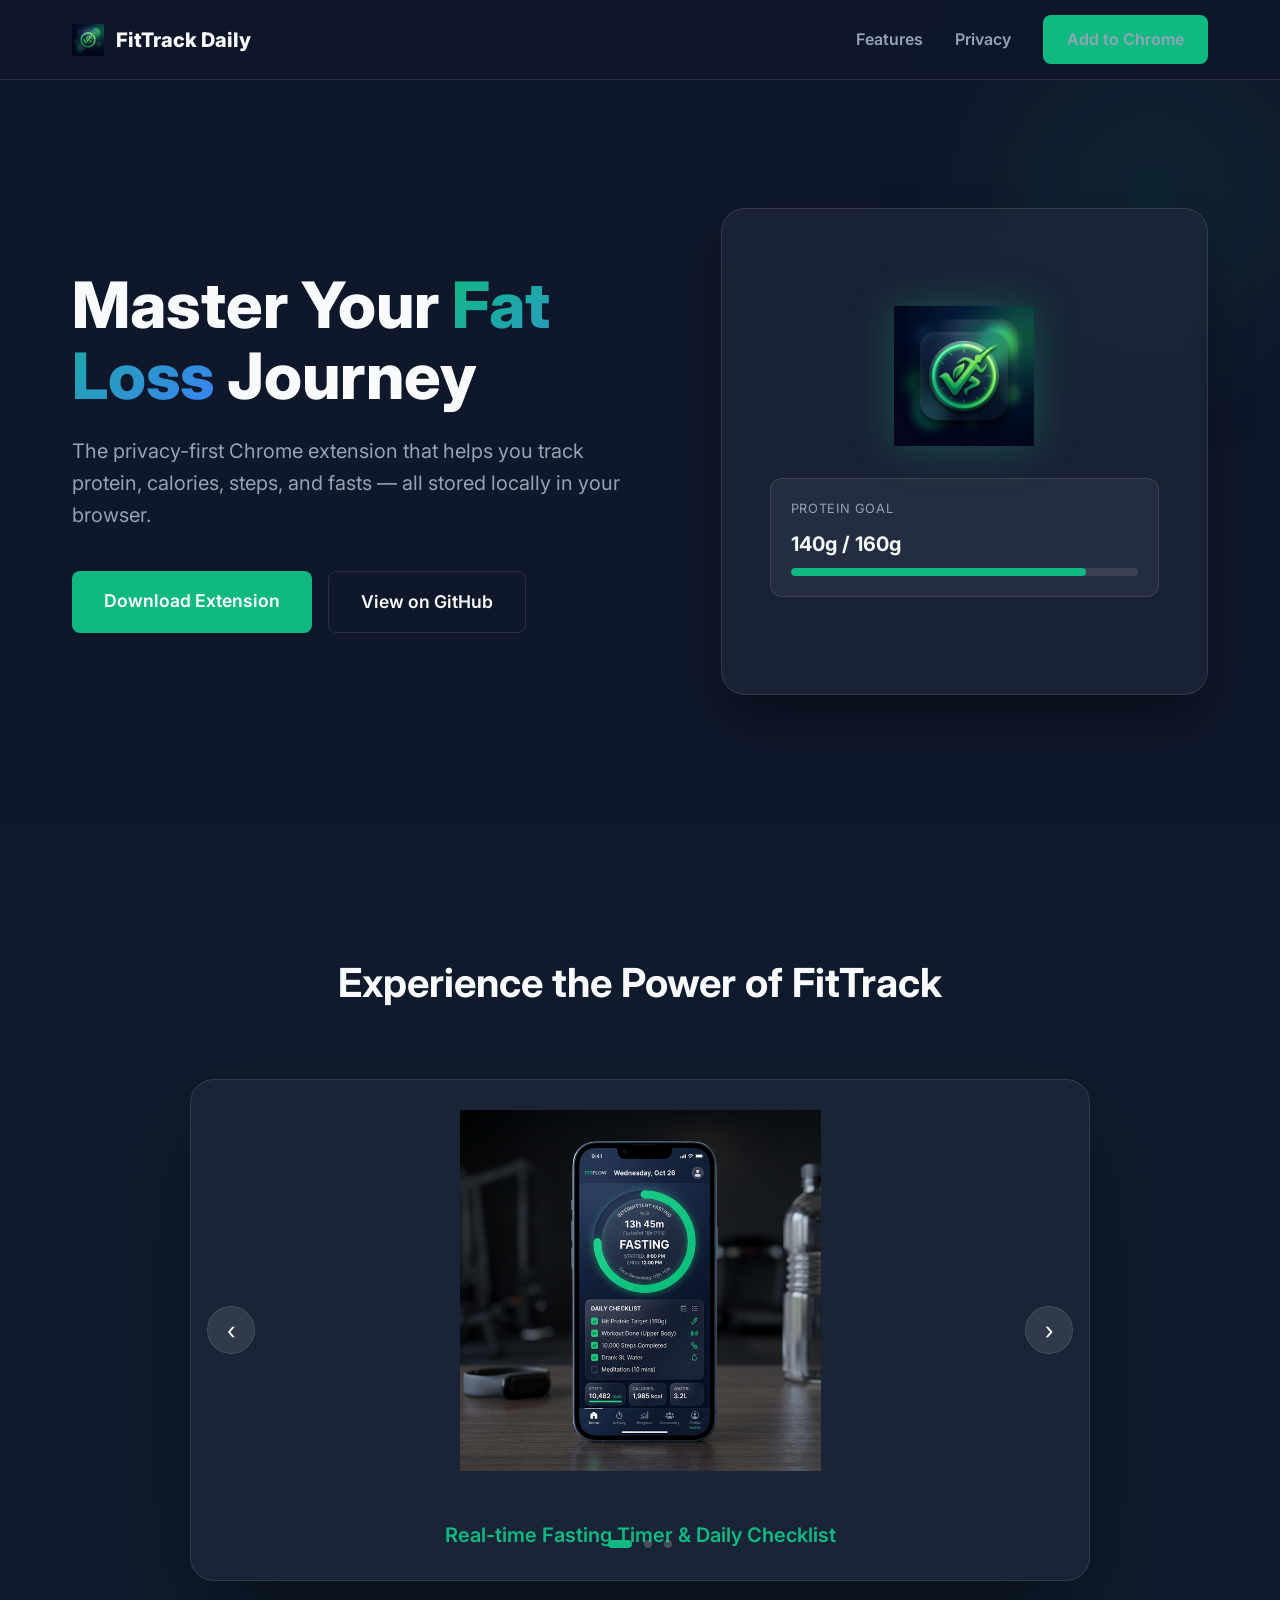
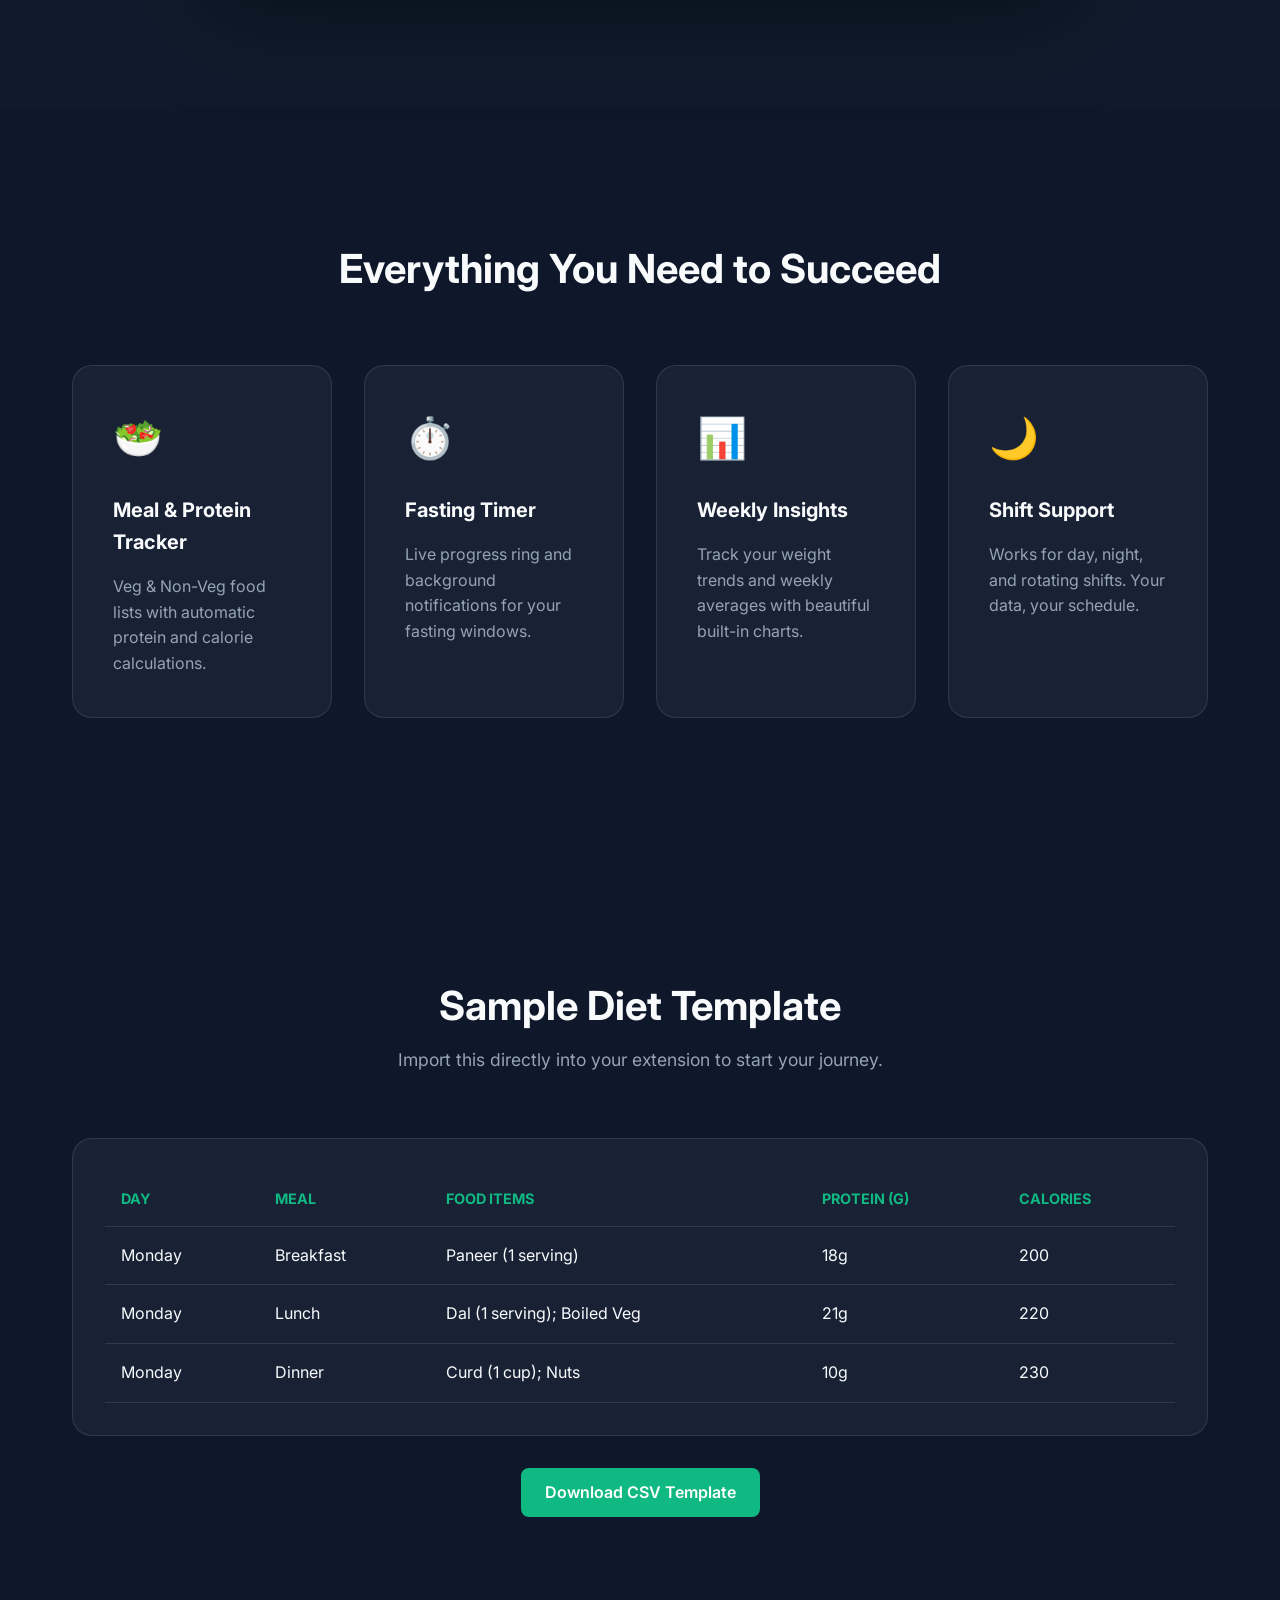
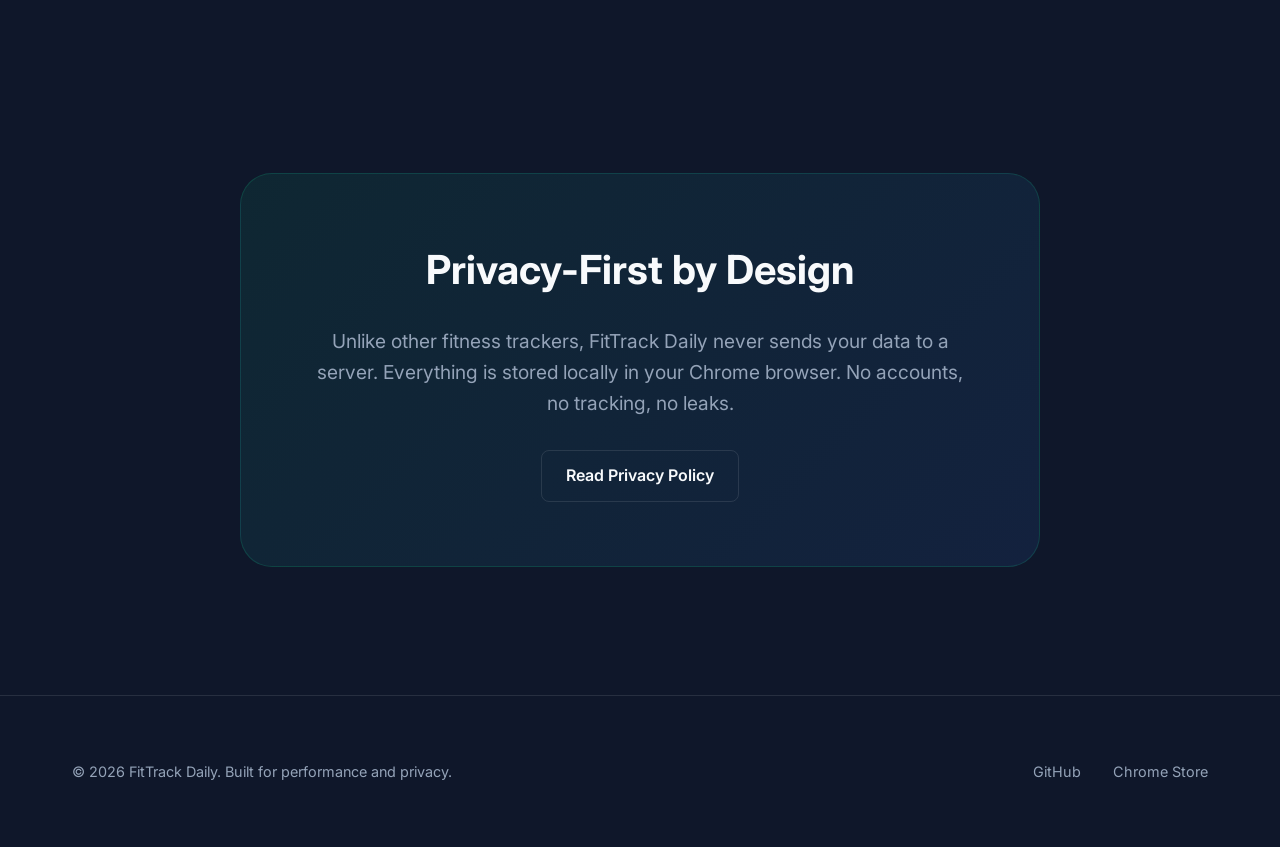
==== index.html @ 49e664e8 "chore: move website to root for GitHub Pages hosting" ====
<!DOCTYPE html>
<html lang="en">

<head>
    <meta charset="UTF-8">
    <meta name="viewport" content="width=device-width, initial-scale=1.0">
    <title>FitTrack Daily — Privacy-First Fat Loss Tracker</title>
    <meta name="description"
        content="A privacy-first Chrome Extension for daily fat-loss tracking. Track protein, calories, steps, sleep, mood, and fasting progress 100% locally.">
    <link rel="stylesheet" href="website-style.css">
    <link rel="preconnect" href="https://fonts.googleapis.com">
    <link rel="preconnect" href="https://fonts.gstatic.com" crossorigin>
    <link href="https://fonts.googleapis.com/css2?family=Inter:wght@400;600;800&display=swap" rel="stylesheet">
</head>

<body>
    <nav>
        <div class="container nav-content">
            <div class="logo">
                <img src="../icons/icon48.png" alt="FitTrack Daily Logo">
                <span>FitTrack Daily</span>
            </div>
            <div class="nav-links">
                <a href="#features">Features</a>
                <a href="#privacy">Privacy</a>
                <a href="https://chrome.google.com/webstore" class="btn btn-primary">Add to Chrome</a>
            </div>
        </div>
    </nav>

    <header class="hero">
        <div class="container hero-content">
            <div class="hero-text">
                <h1>Master Your <span class="gradient-text">Fat Loss</span> Journey</h1>
                <p>The privacy-first Chrome extension that helps you track protein, calories, steps, and fasts — all
                    stored locally in your browser.</p>
                <div class="hero-cta">
                    <a href="https://chrome.google.com/webstore" class="btn btn-large btn-primary">Download
                        Extension</a>
                    <a href="https://github.com" class="btn btn-large btn-outline">View on GitHub</a>
                </div>
            </div>
            <div class="hero-image">
                <div class="image-mockup">
                    <img src="../icons/icon128.png" alt="Extension Icon" class="main-icon">
                    <div class="glass-card">
                        <div class="stat">
                            <span class="label">Protein Goal</span>
                            <span class="value">140g / 160g</span>
                            <div class="progress-bar">
                                <div class="progress" style="width: 85%"></div>
                            </div>
                        </div>
                    </div>
                </div>
            </div>
        </div>
    </header>

    <section class="app-showcase">
        <div class="container">
            <h2 class="section-title">Experience the Power of FitTrack</h2>
            <div class="carousel-container">
                <div class="carousel" id="appCarousel">
                    <div class="slide active">
                        <img src="assets/dashboard.png" alt="Dashboard Mockup">
                        <div class="slide-caption">Real-time Fasting Timer & Daily Checklist</div>
                    </div>
                    <div class="slide">
                        <img src="assets/meals.png" alt="Meal Tracker Mockup">
                        <div class="slide-caption">Intuitive Meal & Protein Tracking</div>
                    </div>
                    <div class="slide">
                        <img src="assets/insights.png" alt="Insights Mockup">
                        <div class="slide-caption">Beautiful Weight Trend Visualizations</div>
                    </div>
                </div>
                <div class="carousel-nav">
                    <button class="carousel-btn prev" id="prevSlide">&lsaquo;</button>
                    <button class="carousel-btn next" id="nextSlide">&rsaquo;</button>
                </div>
                <div class="carousel-dots" id="carouselDots"></div>
            </div>
        </div>
    </section>

    <section id="features" class="features">
        <div class="container">
            <h2 class="section-title">Everything You Need to Succeed</h2>
            <div class="features-grid">
                <div class="feature-card">
                    <div class="feature-icon">🥗</div>
                    <h3>Meal & Protein Tracker</h3>
                    <p>Veg & Non-Veg food lists with automatic protein and calorie calculations.</p>
                </div>
                <div class="feature-card">
                    <div class="feature-icon">⏱️</div>
                    <h3>Fasting Timer</h3>
                    <p>Live progress ring and background notifications for your fasting windows.</p>
                </div>
                <div class="feature-card">
                    <div class="feature-icon">📊</div>
                    <h3>Weekly Insights</h3>
                    <p>Track your weight trends and weekly averages with beautiful built-in charts.</p>
                </div>
                <div class="feature-card">
                    <div class="feature-icon">🌙</div>
                    <h3>Shift Support</h3>
                    <p>Works for day, night, and rotating shifts. Your data, your schedule.</p>
                </div>
            </div>
        </div>
    </section>

    <section id="diet-template" class="diet-template-section">
        <div class="container">
            <h2 class="section-title">Sample Diet Template</h2>
            <p class="section-subtitle">Import this directly into your extension to start your journey.</p>
            <div class="template-container">
                <div class="table-card">
                    <table>
                        <thead>
                            <tr>
                                <th>Day</th>
                                <th>Meal</th>
                                <th>Food Items</th>
                                <th>Protein (g)</th>
                                <th>Calories</th>
                            </tr>
                        </thead>
                        <tbody>
                            <tr>
                                <td>Monday</td>
                                <td>Breakfast</td>
                                <td>Paneer (1 serving)</td>
                                <td>18g</td>
                                <td>200</td>
                            </tr>
                            <tr>
                                <td>Monday</td>
                                <td>Lunch</td>
                                <td>Dal (1 serving); Boiled Veg</td>
                                <td>21g</td>
                                <td>220</td>
                            </tr>
                            <tr>
                                <td>Monday</td>
                                <td>Dinner</td>
                                <td>Curd (1 cup); Nuts</td>
                                <td>10g</td>
                                <td>230</td>
                            </tr>
                        </tbody>
                    </table>
                </div>
                <div class="template-cta">
                    <a href="assets/diet_template.csv" download class="btn btn-primary">Download CSV Template</a>
                </div>
            </div>
        </div>
    </section>

    <section id="privacy" class="privacy-highlight">
        <div class="container">
            <div class="privacy-card">
                <h2>Privacy-First by Design</h2>
                <p>Unlike other fitness trackers, FitTrack Daily never sends your data to a server. Everything is stored
                    locally in your Chrome browser. No accounts, no tracking, no leaks.</p>
                <a href="../privacy_policy.html" class="btn btn-outline">Read Privacy Policy</a>
            </div>
        </div>
    </section>

    <footer>
        <div class="container footer-content">
            <p>&copy; 2026 FitTrack Daily. Built for performance and privacy.</p>
            <div class="footer-links">
                <a href="https://github.com">GitHub</a>
                <a href="https://chrome.google.com/webstore">Chrome Store</a>
            </div>
        </div>
    </footer>

    <script>
        // Simple Carousel Logic
        const slides = document.querySelectorAll('.slide');
        const dotsContainer = document.getElementById('carouselDots');
        const prevBtn = document.getElementById('prevSlide');
        const nextBtn = document.getElementById('nextSlide');
        let currentSlide = 0;

        // Create dots
        slides.forEach((_, i) => {
            const dot = document.createElement('div');
            dot.classList.add('dot');
            if (i === 0) dot.classList.add('active');
            dot.addEventListener('click', () => goToSlide(i));
            dotsContainer.appendChild(dot);
        });

        const dots = document.querySelectorAll('.dot');

        function updateCarousel() {
            slides.forEach((slide, i) => {
                slide.classList.toggle('active', i === currentSlide);
                dots[i].classList.toggle('active', i === currentSlide);
            });
        }

        function goToSlide(n) {
            currentSlide = (n + slides.length) % slides.length;
            updateCarousel();
        }

        prevBtn.addEventListener('click', () => goToSlide(currentSlide - 1));
        nextBtn.addEventListener('click', () => goToSlide(currentSlide + 1));

        // Auto play
        setInterval(() => goToSlide(currentSlide + 1), 5000);
    </script>
</body>

</html>
---- website-style.css ----
:root {
    --primary: #10b981;
    --primary-dark: #059669;
    --bg: #0f172a;
    --text: #f8fafc;
    --text-muted: #94a3b8;
    --glass: rgba(30, 41, 59, 0.7);
    --border: rgba(255, 255, 255, 0.1);
}

* {
    margin: 0;
    padding: 0;
    box-sizing: border-box;
    font-family: 'Inter', sans-serif;
}

html {
    scroll-behavior: smooth;
}

body {
    background-color: var(--bg);
    color: var(--text);
    line-height: 1.6;
    overflow-x: hidden;
}

.container {
    max-width: 1200px;
    margin: 0 auto;
    padding: 0 2rem;
}

/* Nav */
nav {
    height: 80px;
    display: flex;
    align-items: center;
    border-bottom: 1px solid var(--border);
    position: sticky;
    top: 0;
    background: rgba(15, 23, 42, 0.8);
    backdrop-filter: blur(12px);
    z-index: 100;
}

.nav-content {
    display: flex;
    justify-content: space-between;
    align-items: center;
    width: 100%;
}

.logo {
    display: flex;
    align-items: center;
    gap: 0.75rem;
    font-weight: 800;
    font-size: 1.25rem;
}

.logo img {
    height: 32px;
    width: 32px;
}

.nav-links {
    display: flex;
    align-items: center;
    gap: 2rem;
}

.nav-links a {
    text-decoration: none;
    color: var(--text-muted);
    font-weight: 600;
    transition: color 0.3s;
}

.nav-links a:hover {
    color: var(--text);
}

/* Hero */
.hero {
    padding: 8rem 0;
    position: relative;
}

.hero::before {
    content: '';
    position: absolute;
    top: -10%;
    right: -10%;
    width: 40%;
    height: 50%;
    background: radial-gradient(circle, rgba(16, 185, 129, 0.1) 0%, transparent 70%);
    filter: blur(60px);
    z-index: -1;
}

.hero-content {
    display: grid;
    grid-template-columns: 1.2fr 1fr;
    gap: 4rem;
    align-items: center;
}

h1 {
    font-size: 4rem;
    line-height: 1.1;
    font-weight: 800;
    margin-bottom: 1.5rem;
}

.gradient-text {
    background: linear-gradient(135deg, #10b981 0%, #3b82f6 100%);
    -webkit-background-clip: text;
    background-clip: text;
    -webkit-text-fill-color: transparent;
}

.hero-text p {
    font-size: 1.25rem;
    color: var(--text-muted);
    margin-bottom: 2.5rem;
    max-width: 600px;
}

.hero-cta {
    display: flex;
    gap: 1rem;
}

/* Buttons */
.btn {
    padding: 0.75rem 1.5rem;
    border-radius: 8px;
    text-decoration: none;
    font-weight: 600;
    transition: all 0.3s ease;
    display: inline-block;
}

.btn-large {
    padding: 1rem 2rem;
    font-size: 1.1rem;
}

.btn-primary {
    background: var(--primary);
    color: #fff;
}

.btn-primary:hover {
    background: var(--primary-dark);
    transform: translateY(-2px);
    box-shadow: 0 10px 20px -10px rgba(16, 185, 129, 0.5);
}

.btn-outline {
    border: 1px solid var(--border);
    color: var(--text);
}

.btn-outline:hover {
    background: var(--border);
    transform: translateY(-2px);
}

/* Mockup */
.hero-image {
    position: relative;
}

.image-mockup {
    background: var(--glass);
    border: 1px solid var(--border);
    border-radius: 24px;
    padding: 3rem;
    aspect-ratio: 1;
    display: flex;
    flex-direction: column;
    align-items: center;
    justify-content: center;
    position: relative;
    box-shadow: 0 25px 50px -12px rgba(0, 0, 0, 0.5);
    backdrop-filter: blur(10px);
}

.main-icon {
    width: 140px;
    height: 140px;
    margin-bottom: 2rem;
    filter: drop-shadow(0 0 20px rgba(16, 185, 129, 0.3));
}

.glass-card {
    background: rgba(255, 255, 255, 0.05);
    border: 1px solid var(--border);
    border-radius: 12px;
    padding: 1.25rem;
    width: 100%;
}

.stat {
    display: flex;
    flex-direction: column;
    gap: 0.5rem;
}

.stat .label {
    font-size: 0.8rem;
    color: var(--text-muted);
    text-transform: uppercase;
    letter-spacing: 0.05em;
}

.stat .value {
    font-size: 1.25rem;
    font-weight: 700;
}

.progress-bar {
    height: 8px;
    background: rgba(255, 255, 255, 0.1);
    border-radius: 4px;
    overflow: hidden;
}

.progress {
    height: 100%;
    background: var(--primary);
    border-radius: 4px;
}

/* Features */
.features {
    padding: 8rem 0;
}

.section-title {
    text-align: center;
    font-size: 2.5rem;
    margin-bottom: 4rem;
}

.features-grid {
    display: grid;
    grid-template-columns: repeat(auto-fit, minmax(250px, 1fr));
    gap: 2rem;
}

.feature-card {
    background: var(--glass);
    border: 1px solid var(--border);
    padding: 2.5rem;
    border-radius: 20px;
    transition: transform 0.3s;
}

.feature-card:hover {
    transform: translateY(-5px);
    border-color: rgba(16, 185, 129, 0.3);
}

.feature-icon {
    font-size: 2.5rem;
    margin-bottom: 1.5rem;
}

.feature-card h3 {
    margin-bottom: 1rem;
    font-size: 1.25rem;
}

.feature-card p {
    color: var(--text-muted);
}

/* App Showcase & Carousel */
.app-showcase {
    padding: 8rem 0;
    background: rgba(16, 185, 129, 0.02);
}

.carousel-container {
    position: relative;
    max-width: 900px;
    margin: 0 auto;
    border-radius: 24px;
    overflow: hidden;
    border: 1px solid var(--border);
    background: var(--glass);
    box-shadow: 0 40px 100px -20px rgba(0, 0, 0, 0.5);
}

.carousel {
    position: relative;
    height: 500px;
}

.slide {
    position: absolute;
    top: 0;
    left: 0;
    width: 100%;
    height: 100%;
    opacity: 0;
    transition: opacity 0.8s ease-in-out;
    display: flex;
    flex-direction: column;
    align-items: center;
    justify-content: center;
}

.slide.active {
    opacity: 1;
    z-index: 1;
}

.slide img {
    max-width: 100%;
    max-height: 85%;
    object-fit: contain;
    padding: 2rem;
}

.slide-caption {
    padding: 1rem 2rem 2rem;
    font-size: 1.25rem;
    font-weight: 600;
    color: var(--primary);
    text-align: center;
}

.carousel-nav {
    position: absolute;
    top: 50%;
    width: 100%;
    display: flex;
    justify-content: space-between;
    padding: 0 1rem;
    transform: translateY(-50%);
    z-index: 10;
    pointer-events: none;
}

.carousel-btn {
    background: rgba(255, 255, 255, 0.1);
    border: 1px solid var(--border);
    color: #fff;
    width: 48px;
    height: 48px;
    border-radius: 50%;
    font-size: 1.5rem;
    cursor: pointer;
    backdrop-filter: blur(5px);
    transition: all 0.3s;
    pointer-events: auto;
}

.carousel-btn:hover {
    background: var(--primary);
    border-color: var(--primary);
}

.carousel-dots {
    position: absolute;
    bottom: 2rem;
    left: 50%;
    transform: translateX(-50%);
    display: flex;
    gap: 0.75rem;
    z-index: 10;
}

.dot {
    width: 8px;
    height: 8px;
    border-radius: 50%;
    background: rgba(255, 255, 255, 0.2);
    cursor: pointer;
    transition: all 0.3s;
}

.dot.active {
    background: var(--primary);
    width: 24px;
    border-radius: 4px;
}

/* Diet Template Section */
.diet-template-section {
    padding: 8rem 0;
}

.section-subtitle {
    text-align: center;
    color: var(--text-muted);
    margin-top: -3.5rem;
    margin-bottom: 4rem;
    font-size: 1.1rem;
}

.table-card {
    background: var(--glass);
    border: 1px solid var(--border);
    border-radius: 20px;
    padding: 2rem;
    overflow-x: auto;
    margin-bottom: 2rem;
}

table {
    width: 100%;
    border-collapse: collapse;
    min-width: 600px;
}

th {
    text-align: left;
    padding: 1rem;
    border-bottom: 1px solid var(--border);
    color: var(--primary);
    font-size: 0.9rem;
    text-transform: uppercase;
}

td {
    padding: 1rem;
    border-bottom: 1px solid var(--border);
}

.template-cta {
    text-align: center;
}

/* Privacy */
.privacy-highlight {
    padding: 8rem 0;
}

.privacy-card {
    background: linear-gradient(135deg, rgba(16, 185, 129, 0.1) 0%, rgba(59, 130, 246, 0.1) 100%);
    border: 1px solid rgba(16, 185, 129, 0.2);
    padding: 4rem;
    border-radius: 32px;
    text-align: center;
    max-width: 800px;
    margin: 0 auto;
}

.privacy-card h2 {
    font-size: 2.5rem;
    margin-bottom: 1.5rem;
}

.privacy-card p {
    font-size: 1.2rem;
    color: var(--text-muted);
    margin-bottom: 2rem;
}

/* Footer */
footer {
    padding: 4rem 0;
    border-top: 1px solid var(--border);
}

.footer-content {
    display: flex;
    justify-content: space-between;
    align-items: center;
    color: var(--text-muted);
    font-size: 0.9rem;
}

.footer-links {
    display: flex;
    gap: 2rem;
}

.footer-links a {
    color: var(--text-muted);
    text-decoration: none;
}

.footer-links a:hover {
    color: var(--text);
}

/* Mobile */
@media (max-width: 968px) {
    .hero-content {
        grid-template-columns: 1fr;
        text-align: center;
    }

    .hero-text p {
        margin: 0 auto 2.5rem;
    }

    .hero-cta {
        justify-content: center;
    }

    h1 {
        font-size: 3rem;
    }

    .image-mockup {
        max-width: 400px;
        margin: 0 auto;
    }
}
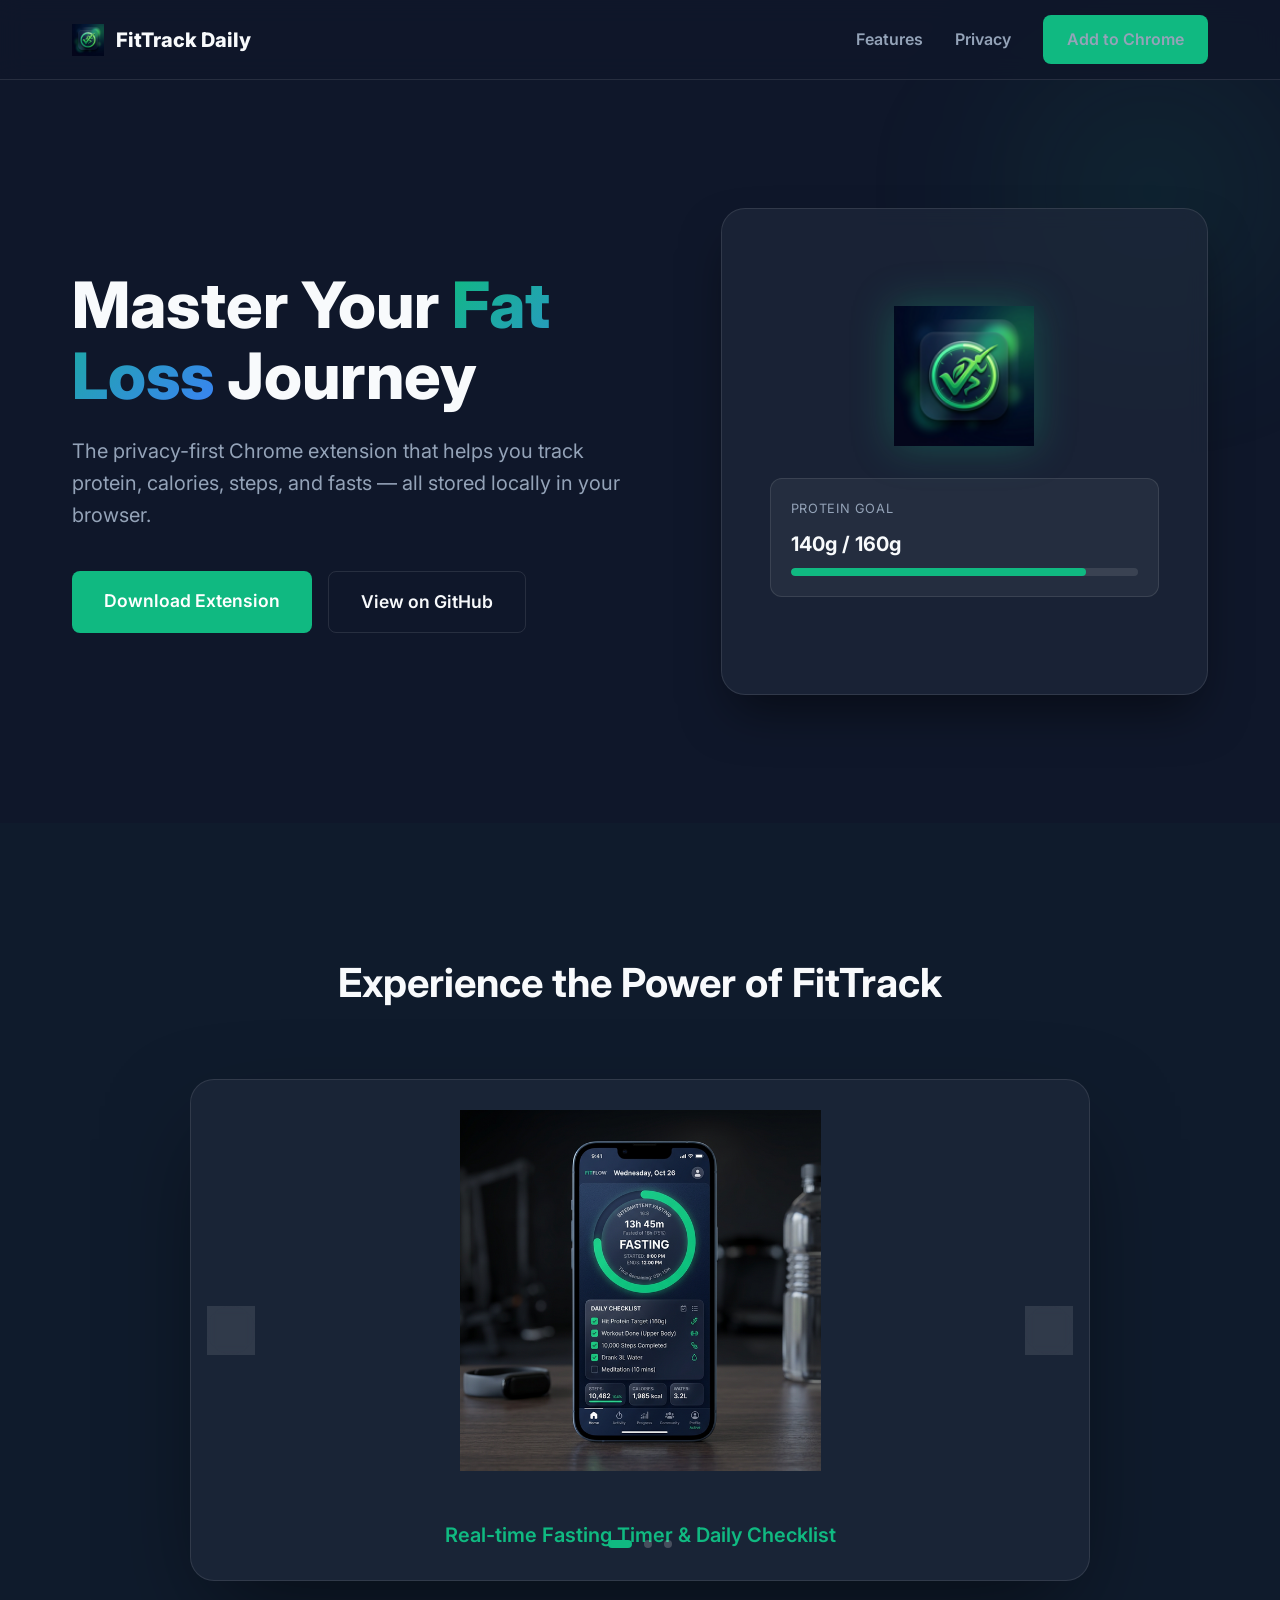
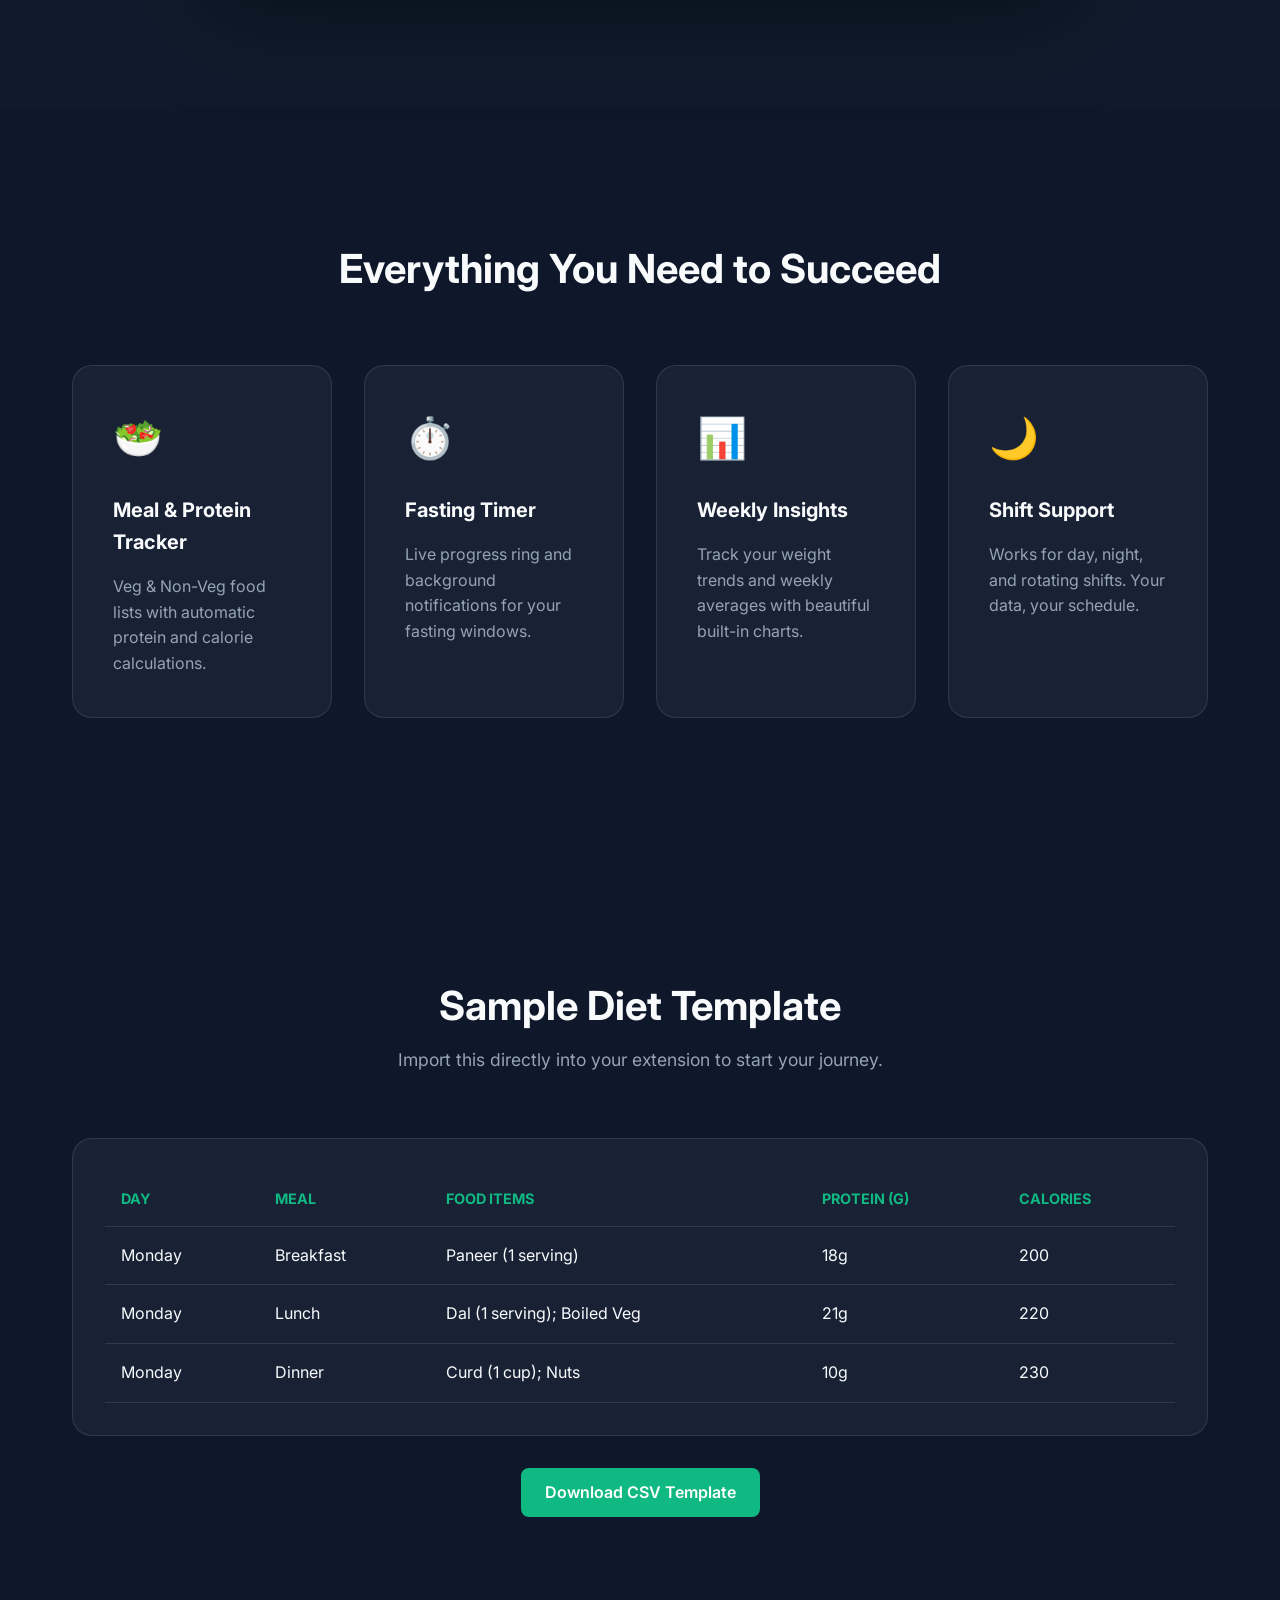
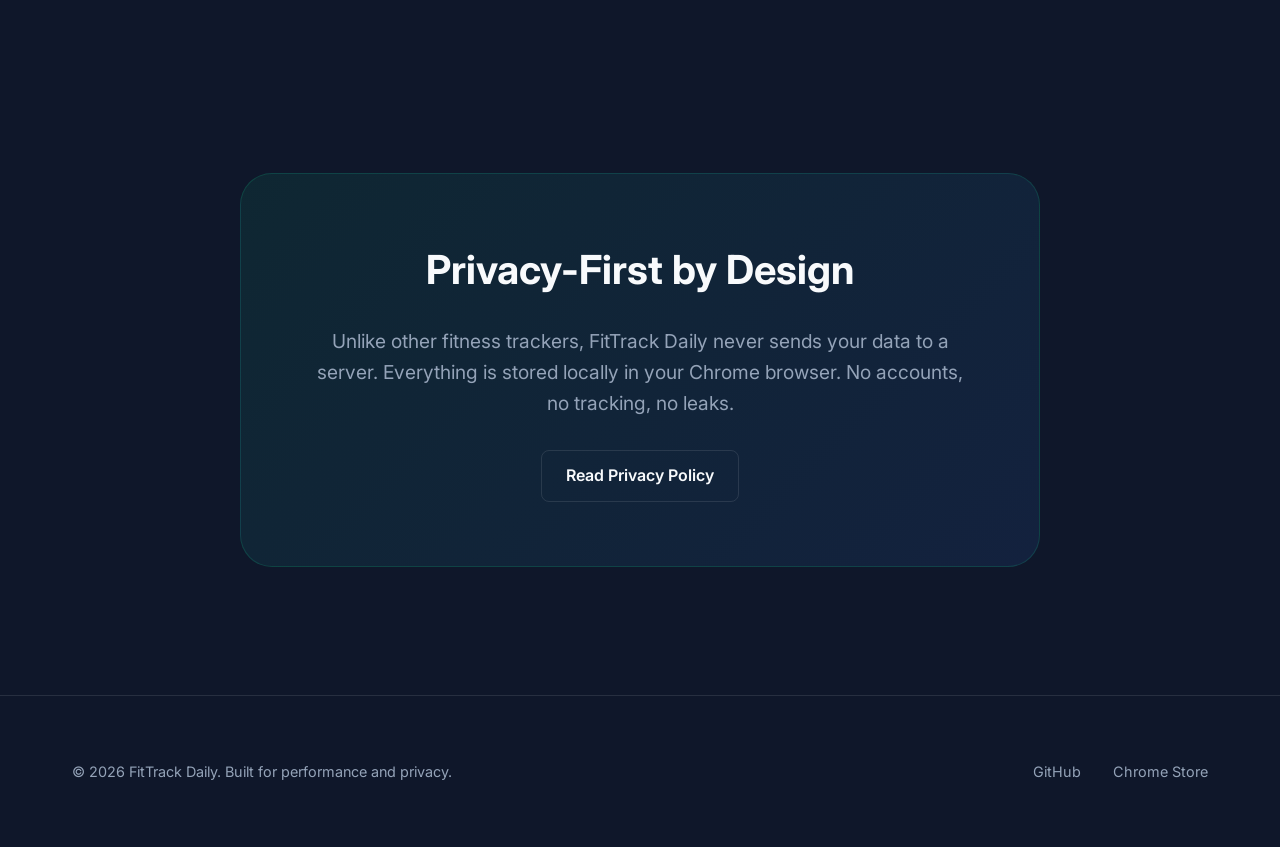
==== commit fd285b90: "chore: update website and readme with live Chrome Web Store ID" ====
--- a/index.html
+++ b/index.html
@@ -17,13 +17,13 @@
     <nav>
         <div class="container nav-content">
             <div class="logo">
-                <img src="../icons/icon48.png" alt="FitTrack Daily Logo">
+                <img src="icons/icon48.png" alt="FitTrack Daily Logo">
                 <span>FitTrack Daily</span>
             </div>
             <div class="nav-links">
                 <a href="#features">Features</a>
                 <a href="#privacy">Privacy</a>
-                <a href="https://chrome.google.com/webstore" class="btn btn-primary">Add to Chrome</a>
+                <a href="https://chromewebstore.google.com/detail/iknjdaipbdibkelihekikmeoeminfdgp" class="btn btn-primary">Add to Chrome</a>
             </div>
         </div>
     </nav>
@@ -35,14 +35,14 @@
                 <p>The privacy-first Chrome extension that helps you track protein, calories, steps, and fasts — all
                     stored locally in your browser.</p>
                 <div class="hero-cta">
-                    <a href="https://chrome.google.com/webstore" class="btn btn-large btn-primary">Download
+                    <a href="https://chromewebstore.google.com/detail/iknjdaipbdibkelihekikmeoeminfdgp" class="btn btn-large btn-primary">Download
                         Extension</a>
                     <a href="https://github.com" class="btn btn-large btn-outline">View on GitHub</a>
                 </div>
             </div>
             <div class="hero-image">
                 <div class="image-mockup">
-                    <img src="../icons/icon128.png" alt="Extension Icon" class="main-icon">
+                    <img src="icons/icon128.png" alt="Extension Icon" class="main-icon">
                     <div class="glass-card">
                         <div class="stat">
                             <span class="label">Protein Goal</span>
@@ -166,7 +166,7 @@
                 <h2>Privacy-First by Design</h2>
                 <p>Unlike other fitness trackers, FitTrack Daily never sends your data to a server. Everything is stored
                     locally in your Chrome browser. No accounts, no tracking, no leaks.</p>
-                <a href="../privacy_policy.html" class="btn btn-outline">Read Privacy Policy</a>
+                <a href="privacy_policy.html" class="btn btn-outline">Read Privacy Policy</a>
             </div>
         </div>
     </section>
@@ -176,7 +176,7 @@
             <p>&copy; 2026 FitTrack Daily. Built for performance and privacy.</p>
             <div class="footer-links">
                 <a href="https://github.com">GitHub</a>
-                <a href="https://chrome.google.com/webstore">Chrome Store</a>
+                <a href="https://chromewebstore.google.com/detail/iknjdaipbdibkelihekikmeoeminfdgp">Chrome Store</a>
             </div>
         </div>
     </footer>
